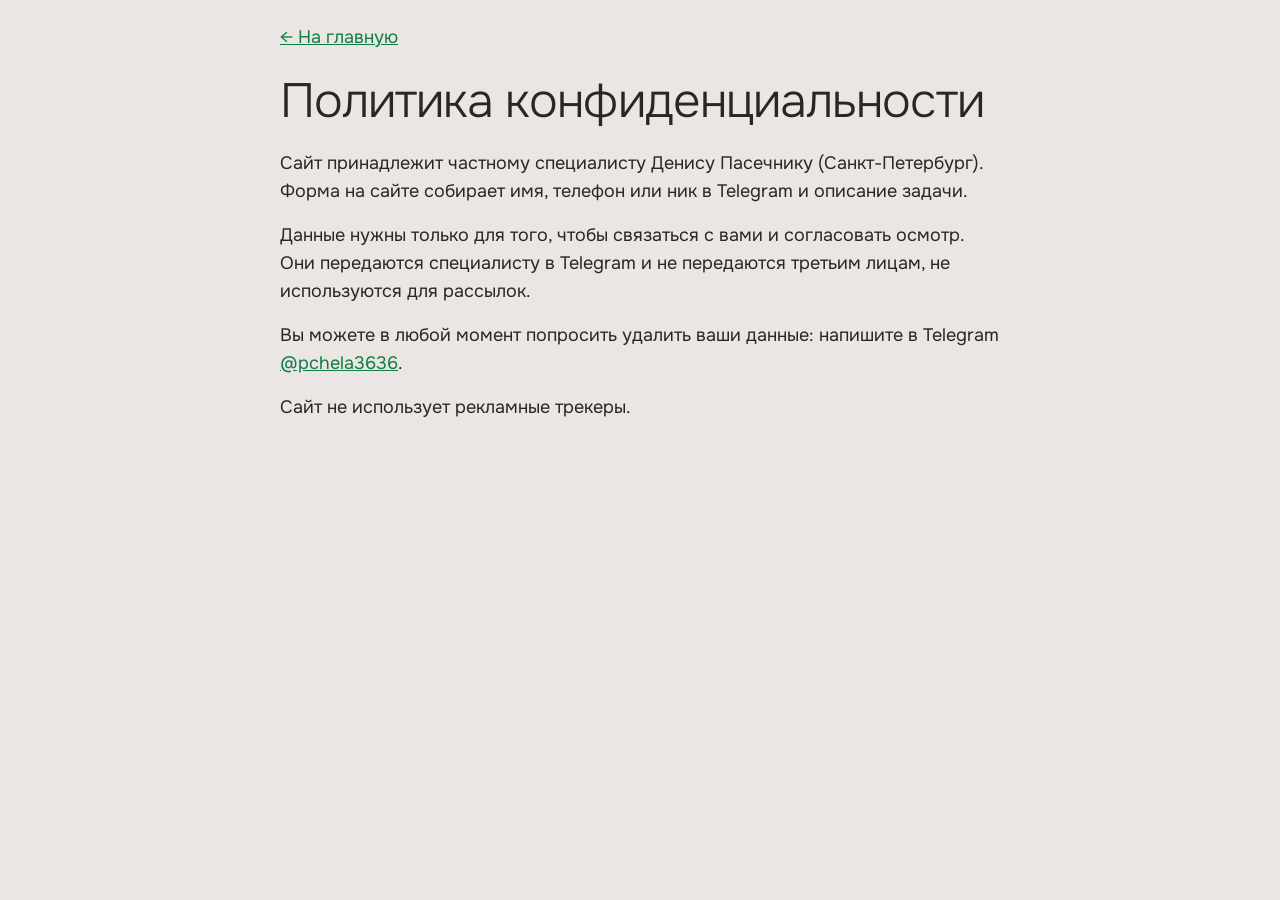
==== privacy.html @ f3262915 "init: landing for Denis Pasechnik pest control SPb" ====
<!DOCTYPE html>
<html lang="ru">
<head>
<meta charset="utf-8">
<meta name="viewport" content="width=device-width, initial-scale=1">
<meta name="color-scheme" content="light">
<title>Политика конфиденциальности — Денис Пасечник</title>
<link href="https://fonts.googleapis.com/css2?family=Onest:wght@300;400;500&display=swap" rel="stylesheet">
<style>
body{margin:0;background:#ebe5e3;color:#2b2622;font:400 18px/1.55 Onest,system-ui,sans-serif;padding:24px 16px 64px}
main{max-width:720px;margin:0 auto}
h1{font-weight:300;font-size:clamp(2rem,6vw,3rem);letter-spacing:-.02em;line-height:1.05;margin:24px 0}
a{color:#0f7d45}
p{margin:0 0 16px}
</style>
</head>
<body>
<main>
<p><a href="index.html">← На главную</a></p>
<h1>Политика конфиденциальности</h1>
<p>Сайт принадлежит частному специалисту Денису Пасечнику (Санкт-Петербург). Форма на сайте собирает имя, телефон или ник в Telegram и описание задачи.</p>
<p>Данные нужны только для того, чтобы связаться с вами и согласовать осмотр. Они передаются специалисту в Telegram и не передаются третьим лицам, не используются для рассылок.</p>
<p>Вы можете в любой момент попросить удалить ваши данные: напишите в Telegram <a href="https://t.me/pchela3636">@pchela3636</a>.</p>
<p>Сайт не использует рекламные трекеры.</p>
</main>
</body>
</html>
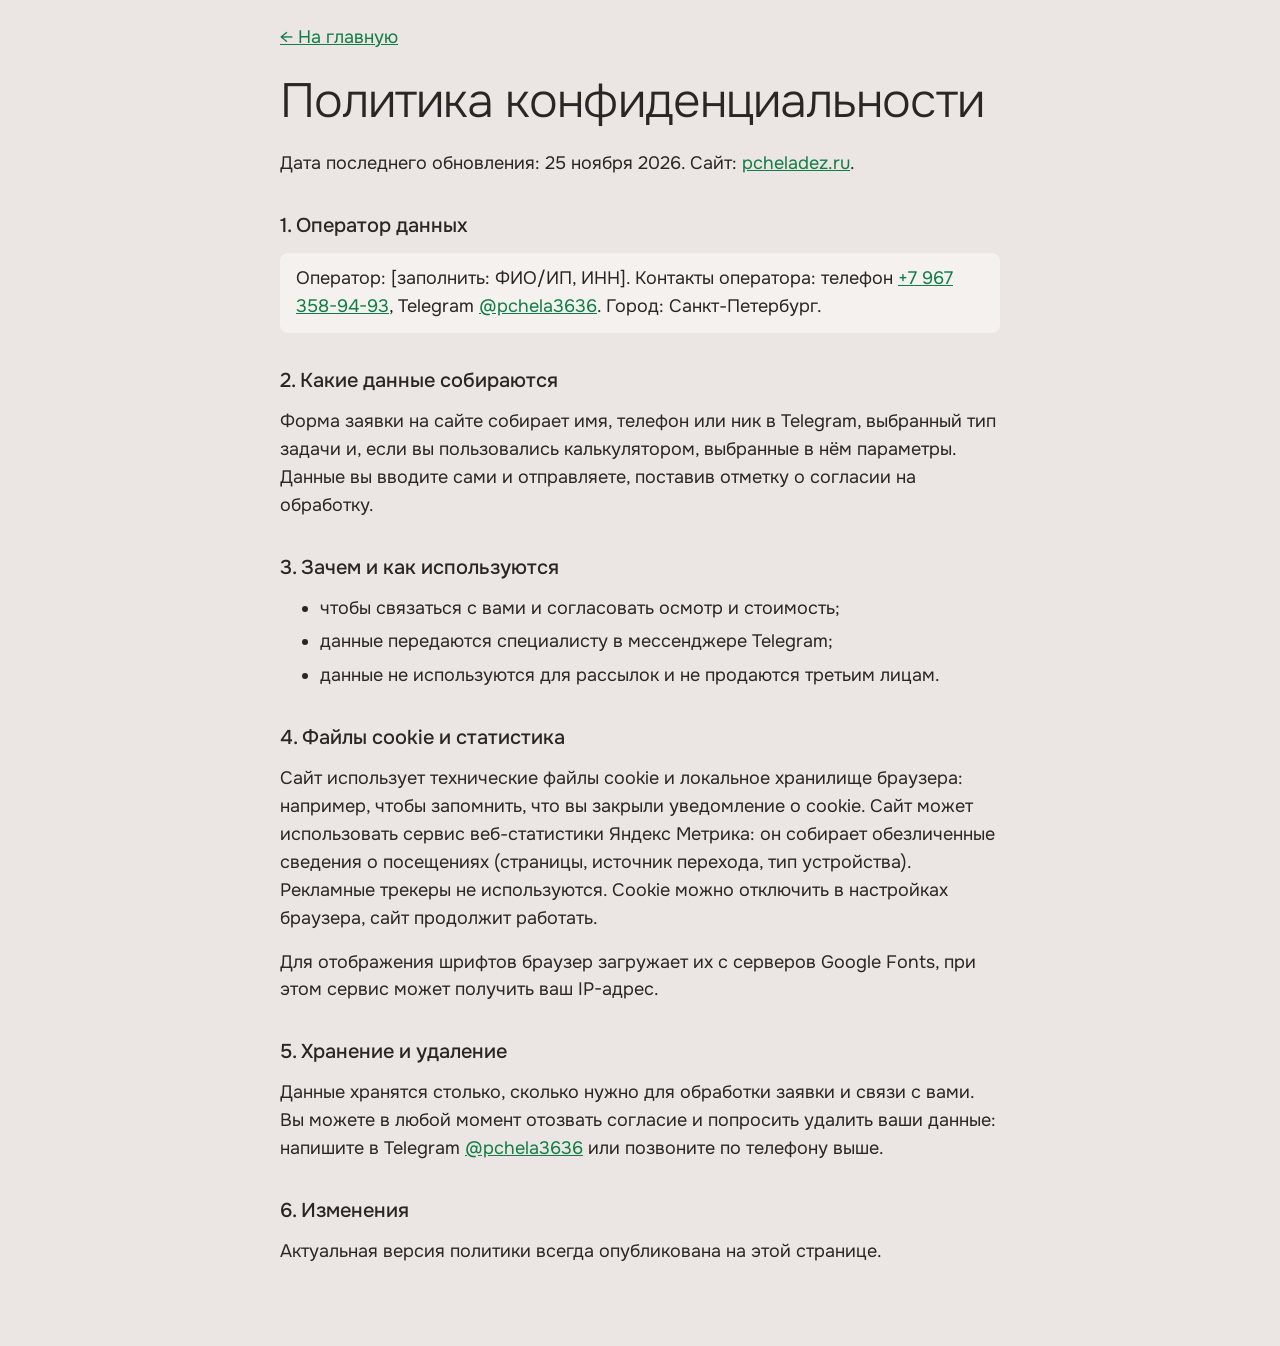
==== commit 378fc75b: "SEO start: canonical, JSON-LD, robots, sitemap, privacy, consent, cookie, /project/ Co-Authored-By: " ====
--- a/privacy.html
+++ b/privacy.html
@@ -5,23 +5,48 @@
 <meta name="viewport" content="width=device-width, initial-scale=1">
 <meta name="color-scheme" content="light">
 <title>Политика конфиденциальности — Денис Пасечник</title>
+<meta name="description" content="Как сайт pcheladez.ru обрабатывает персональные данные из формы заявки и использует файлы cookie.">
+<link rel="canonical" href="https://pcheladez.ru/privacy.html">
 <link href="https://fonts.googleapis.com/css2?family=Onest:wght@300;400;500&display=swap" rel="stylesheet">
 <style>
 body{margin:0;background:#ebe5e3;color:#2b2622;font:400 18px/1.55 Onest,system-ui,sans-serif;padding:24px 16px 64px}
 main{max-width:720px;margin:0 auto}
 h1{font-weight:300;font-size:clamp(2rem,6vw,3rem);letter-spacing:-.02em;line-height:1.05;margin:24px 0}
+h2{font-weight:500;font-size:1.25rem;margin:32px 0 12px}
 a{color:#0f7d45}
-p{margin:0 0 16px}
+p,ul{margin:0 0 16px}
+li{margin-bottom:6px}
+.todo{background:#f5f1ef;border-radius:8px;padding:12px 16px}
 </style>
 </head>
 <body>
 <main>
 <p><a href="index.html">← На главную</a></p>
 <h1>Политика конфиденциальности</h1>
-<p>Сайт принадлежит частному специалисту Денису Пасечнику (Санкт-Петербург). Форма на сайте собирает имя, телефон или ник в Telegram и описание задачи.</p>
-<p>Данные нужны только для того, чтобы связаться с вами и согласовать осмотр. Они передаются специалисту в Telegram и не передаются третьим лицам, не используются для рассылок.</p>
-<p>Вы можете в любой момент попросить удалить ваши данные: напишите в Telegram <a href="https://t.me/pchela3636">@pchela3636</a>.</p>
-<p>Сайт не использует рекламные трекеры.</p>
+<p>Дата последнего обновления: 25 ноября 2026. Сайт: <a href="https://pcheladez.ru/">pcheladez.ru</a>.</p>
+
+<h2>1. Оператор данных</h2>
+<p class="todo">Оператор: [заполнить: ФИО/ИП, ИНН]. Контакты оператора: телефон <a href="tel:+79673589493">+7 967 358-94-93</a>, Telegram <a href="https://t.me/pchela3636">@pchela3636</a>. Город: Санкт-Петербург.</p>
+
+<h2>2. Какие данные собираются</h2>
+<p>Форма заявки на сайте собирает имя, телефон или ник в Telegram, выбранный тип задачи и, если вы пользовались калькулятором, выбранные в нём параметры. Данные вы вводите сами и отправляете, поставив отметку о согласии на обработку.</p>
+
+<h2>3. Зачем и как используются</h2>
+<ul>
+<li>чтобы связаться с вами и согласовать осмотр и стоимость;</li>
+<li>данные передаются специалисту в мессенджере Telegram;</li>
+<li>данные не используются для рассылок и не продаются третьим лицам.</li>
+</ul>
+
+<h2>4. Файлы cookie и статистика</h2>
+<p>Сайт использует технические файлы cookie и локальное хранилище браузера: например, чтобы запомнить, что вы закрыли уведомление о cookie. Сайт может использовать сервис веб-статистики Яндекс Метрика: он собирает обезличенные сведения о посещениях (страницы, источник перехода, тип устройства). Рекламные трекеры не используются. Cookie можно отключить в настройках браузера, сайт продолжит работать.</p>
+<p>Для отображения шрифтов браузер загружает их с серверов Google Fonts, при этом сервис может получить ваш IP-адрес.</p>
+
+<h2>5. Хранение и удаление</h2>
+<p>Данные хранятся столько, сколько нужно для обработки заявки и связи с вами. Вы можете в любой момент отозвать согласие и попросить удалить ваши данные: напишите в Telegram <a href="https://t.me/pchela3636">@pchela3636</a> или позвоните по телефону выше.</p>
+
+<h2>6. Изменения</h2>
+<p>Актуальная версия политики всегда опубликована на этой странице.</p>
 </main>
 </body>
 </html>
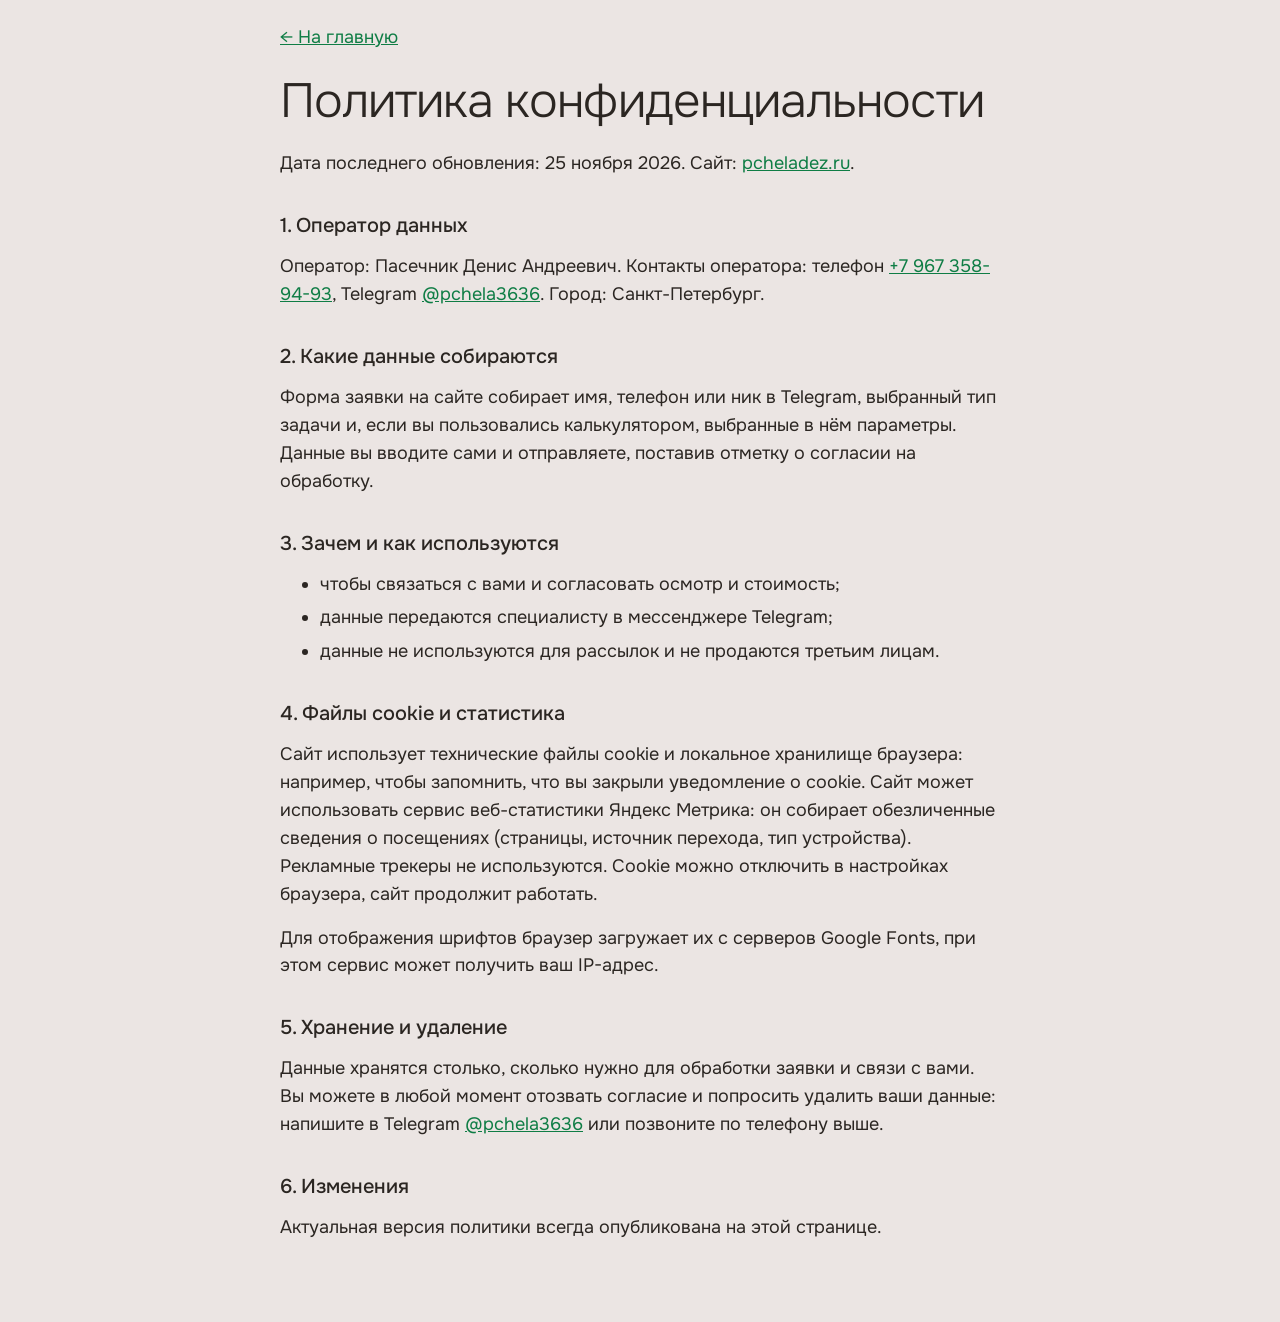
==== commit 33aedb4e: "Метрика 114677936, подтверждения Яндекс/Google, оператор в политике Co-Authored-By: Claude Sonnet 5." ====
--- a/privacy.html
+++ b/privacy.html
@@ -18,6 +18,8 @@
 li{margin-bottom:6px}
 .todo{background:#f5f1ef;border-radius:8px;padding:12px 16px}
 </style>
+<meta name="yandex-verification" content="7057c6ccf3698974" />
+<meta name="google-site-verification" content="pWSTDw-oTGeY7aeS6OkhGG3UpPE7cXwAfXi8WKAnwCo" />
 </head>
 <body>
 <main>
@@ -26,7 +28,7 @@
 <p>Дата последнего обновления: 25 ноября 2026. Сайт: <a href="https://pcheladez.ru/">pcheladez.ru</a>.</p>
 
 <h2>1. Оператор данных</h2>
-<p class="todo">Оператор: [заполнить: ФИО/ИП, ИНН]. Контакты оператора: телефон <a href="tel:+79673589493">+7 967 358-94-93</a>, Telegram <a href="https://t.me/pchela3636">@pchela3636</a>. Город: Санкт-Петербург.</p>
+<p>Оператор: Пасечник Денис Андреевич. Контакты оператора: телефон <a href="tel:+79673589493">+7 967 358-94-93</a>, Telegram <a href="https://t.me/pchela3636">@pchela3636</a>. Город: Санкт-Петербург.</p>
 
 <h2>2. Какие данные собираются</h2>
 <p>Форма заявки на сайте собирает имя, телефон или ник в Telegram, выбранный тип задачи и, если вы пользовались калькулятором, выбранные в нём параметры. Данные вы вводите сами и отправляете, поставив отметку о согласии на обработку.</p>
